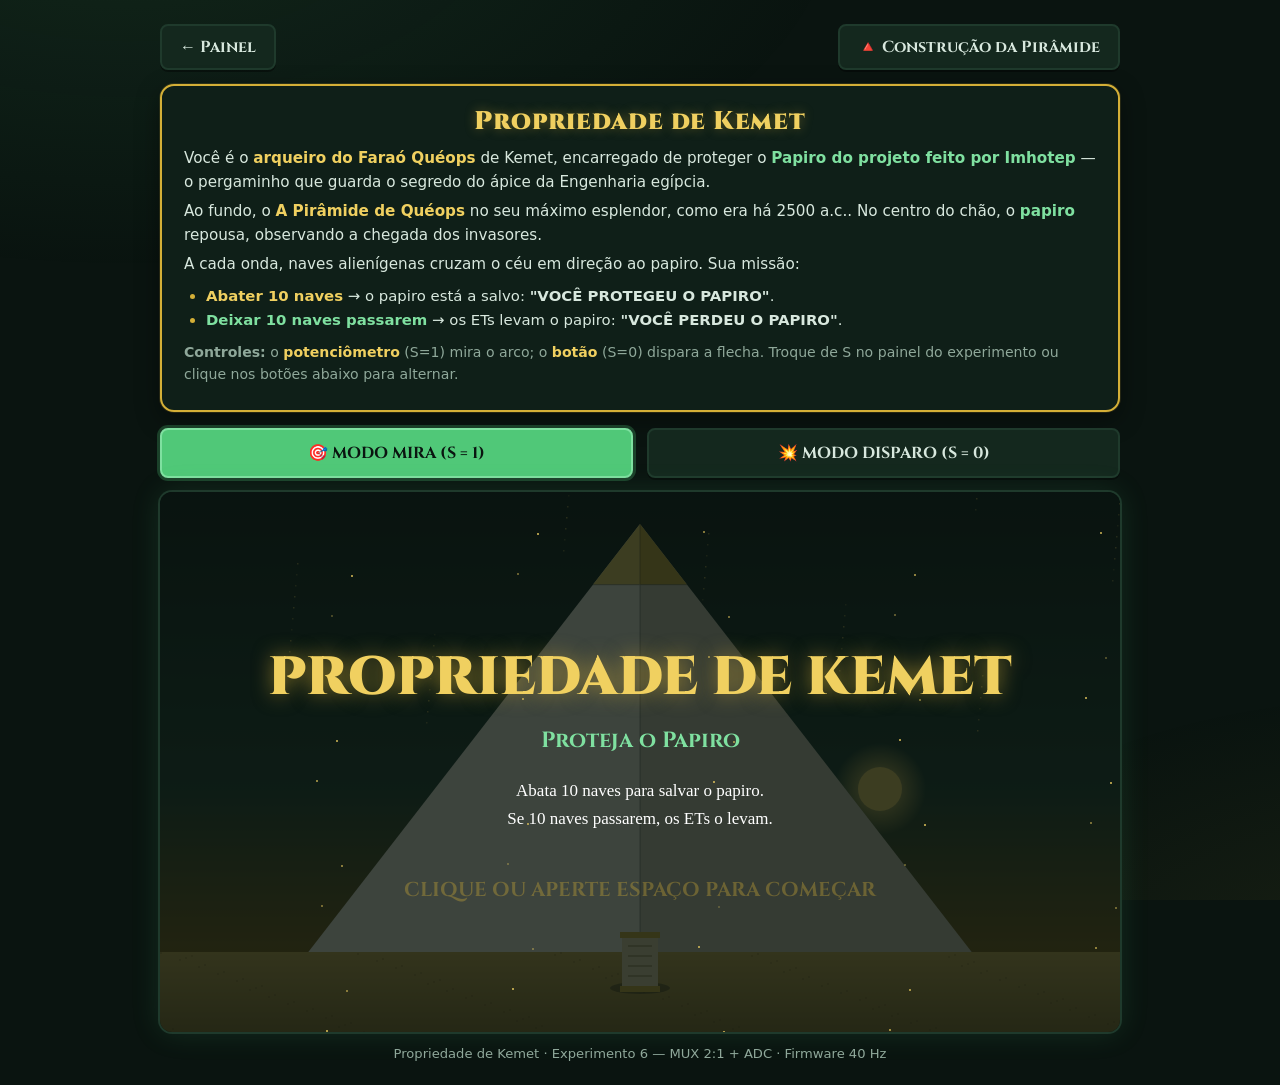
==== frontend/jogo.html @ 591ce13f "Projeto Experimento 6 - Painel, Jogos e Backend" ====
<!DOCTYPE html>
<html lang="pt-br">
<head>
<meta charset="UTF-8">
<title>Propriedade de Kemet</title>
<link rel="preconnect" href="https://fonts.googleapis.com">
<link rel="preconnect" href="https://fonts.gstatic.com" crossorigin>
<link href="https://fonts.googleapis.com/css2?family=Cinzel:wght@500;700;900&display=swap" rel="stylesheet">
<style>
  :root {
    --verde: #50C878;
    --verde-clr: #7fe0a0;
    --verde-esc: #2e7d4f;
    --ouro: #D4AF37;
    --ouro-clr: #f0d060;
    --bg: #0a1410;
    --bg-card: #0f1f18;
    --bg-soft: #14281e;
    --borda: #1f3a2c;
    --texto: #d8e8de;
    --texto-mu: #8fa89a;
  }
  * { box-sizing: border-box; }
  body {
    background: var(--bg);
    color: var(--texto);
    font-family: system-ui, -apple-system, "Segoe UI", sans-serif;
    margin: 0;
    padding: 24px 16px;
    min-height: 100vh;
    display: flex;
    flex-direction: column;
    align-items: center;
  }
  body::before {
    content: "";
    position: fixed; inset: 0; pointer-events: none; z-index: 0;
    background:
      radial-gradient(1200px 600px at 10% -10%, rgba(80,200,120,0.10), transparent 60%),
      radial-gradient(900px 500px at 110% 110%, rgba(212,175,55,0.08), transparent 60%);
  }
  body > * { position: relative; z-index: 1; }

  .topbar {
    width: 960px; max-width: 100%;
    display: flex; justify-content: space-between; align-items: center;
    margin-bottom: 14px;
  }
  .topbar a {
    font-family: "Cinzel", serif;
    font-weight: 700;
    padding: 10px 18px;
    border-radius: 8px;
    border: 2px solid var(--borda);
    background: var(--bg-soft);
    color: var(--texto);
    text-decoration: none;
    transition: all 130ms;
    box-shadow: 0 2px 0 rgba(0,0,0,0.4);
  }
  .topbar a:hover {
    background: var(--verde-esc);
    border-color: var(--verde-clr);
    transform: translateY(-1px);
    box-shadow: 0 4px 12px rgba(80,200,120,0.3);
  }

  .historia {
    width: 960px; max-width: 100%;
    background: var(--bg-card);
    border: 2px solid var(--ouro);
    border-radius: 14px;
    padding: 18px 22px;
    margin-bottom: 16px;
    box-shadow: 0 0 0 1px rgba(212,175,55,0.15), 0 8px 24px rgba(0,0,0,0.4);
  }
  .historia h1 {
    font-family: "Cinzel", serif;
    font-weight: 900;
    color: var(--ouro-clr);
    font-size: 1.6rem;
    margin: 0 0 8px 0;
    letter-spacing: 0.03em;
    text-align: center;
    text-shadow: 0 0 12px rgba(212,175,55,0.4);
  }
  .historia p {
    color: var(--texto);
    font-size: 0.95rem;
    line-height: 1.55;
    margin: 6px 0;
  }
  .historia .destaque { color: var(--verde-clr); font-weight: 700; }
  .historia .ouro { color: var(--ouro-clr); font-weight: 700; }
  .historia ul {
    margin: 8px 0 0 0; padding-left: 22px;
    color: var(--texto);
    font-size: 0.93rem; line-height: 1.6;
  }
  .historia li::marker { color: var(--ouro); }

  .controles {
    display: flex; gap: 14px; margin-bottom: 14px; flex-wrap: wrap;
    width: 960px; max-width: 100%;
  }
  .controles button {
    flex: 1 1 200px;
    padding: 12px 20px;
    font-family: "Cinzel", serif;
    font-size: 1rem;
    font-weight: 700;
    border-radius: 8px;
    border: 2px solid var(--borda);
    background: var(--bg-soft);
    color: var(--texto);
    cursor: pointer;
    transition: all 130ms;
    box-shadow: 0 2px 0 rgba(0,0,0,0.4);
  }
  .controles button:hover {
    transform: translateY(-1px);
    box-shadow: 0 4px 14px rgba(80,200,120,0.3);
  }
  .controles button.on {
    background: var(--verde); color: #0a1410; border-color: var(--verde-clr);
    box-shadow: 0 0 0 3px rgba(80,200,120,0.25);
  }

  canvas {
    border-radius: 12px;
    box-shadow: 0 0 0 2px var(--borda), 0 0 30px rgba(80,200,120,0.15);
    display: block;
    max-width: 100%;
    height: auto;
  }

  .rodape {
    margin-top: 14px;
    color: var(--texto-mu);
    font-size: 0.82rem;
    text-align: center;
    width: 960px; max-width: 100%;
  }
</style>
</head>
<body>

  <div class="topbar">
    <a href="index.html">← Painel</a>
    <a href="piramide.html">🔺 Construção da Pirâmide</a>
  </div>

  <div class="historia">
    <h1>Propriedade de Kemet</h1>
    <p>
      Você é o <span class="ouro">arqueiro do Faraó Quéops</span> de Kemet, encarregado de
      proteger o <span class="destaque">Papiro do projeto feito por Imhotep</span> — o pergaminho que
      guarda o segredo do ápice da Engenharia egípcia.
    </p>
    <p>
      Ao fundo, o <span class="ouro">A Pirâmide de Quéops</span> no seu máximo esplendor, como era há 2500 a.c..
      No centro do chão, o <span class="destaque">papiro</span> repousa, observando a
      chegada dos invasores.
    </p>
    <p>A cada onda, naves alienígenas cruzam o céu em direção ao papiro. Sua missão:</p>
    <ul>
      <li><span class="ouro">Abater 10 naves</span> → o papiro está a salvo: <b>"VOCÊ PROTEGEU O PAPIRO"</b>.</li>
      <li><span class="destaque">Deixar 10 naves passarem</span> → os ETs levam o papiro: <b>"VOCÊ PERDEU O PAPIRO"</b>.</li>
    </ul>
    <p style="margin-top:10px; font-size:0.88rem; color:var(--texto-mu)">
      <b>Controles:</b> o <span class="ouro">potenciômetro</span> (S=1) mira o arco;
      o <span class="ouro">botão</span> (S=0) dispara a flecha. Troque de S no painel
      do experimento ou clique nos botões abaixo para alternar.
    </p>
  </div>

  <div class="controles">
    <button id="btn-mira" class="on">🎯 MODO MIRA (S = 1)</button>
    <button id="btn-forca">💥 MODO DISPARO (S = 0)</button>
  </div>

  <canvas id="gameCanvas" width="960" height="540"></canvas>

  <div class="rodape">
    Propriedade de Kemet · Experimento 6 — MUX 2:1 + ADC · Firmware 40 Hz
  </div>

  <script src="game.js"></script>

  <script>
    const btnMira = document.getElementById("btn-mira");
    const btnForca = document.getElementById("btn-forca");

    function atualizarBotoes(val) {
      btnMira.classList.toggle("on", val === 1);
      btnForca.classList.toggle("on", val === 0);
    }
    atualizarBotoes(1);

    async function setS(val) {
      try {
        await fetch("/api/config", {
          method: "POST",
          headers: { "Content-Type": "application/json" },
          body: JSON.stringify({ S: val }),
        });
      } catch (e) {}
      atualizarBotoes(val);
    }
    btnMira.onclick = () => setS(1);
    btnForca.onclick = () => setS(0);

    let ws = null;
    function connect() {
      try { if (ws) ws.close(); } catch (_) {}
      ws = new WebSocket(`ws://${location.host}/ws`);
      ws.onmessage = (ev) => {
        try {
          const data = JSON.parse(ev.data);
          atualizarBotoes(data.S);
          if (window.atualizarJogoComMUX) {
            window.atualizarJogoComMUX(data.S, data.value);
          }
        } catch (e) {}
      };
      ws.onclose = () => setTimeout(connect, 1500);
      ws.onerror = () => { try { ws.close(); } catch (_) {} };
    }
    connect();
  </script>
</body>
</html>
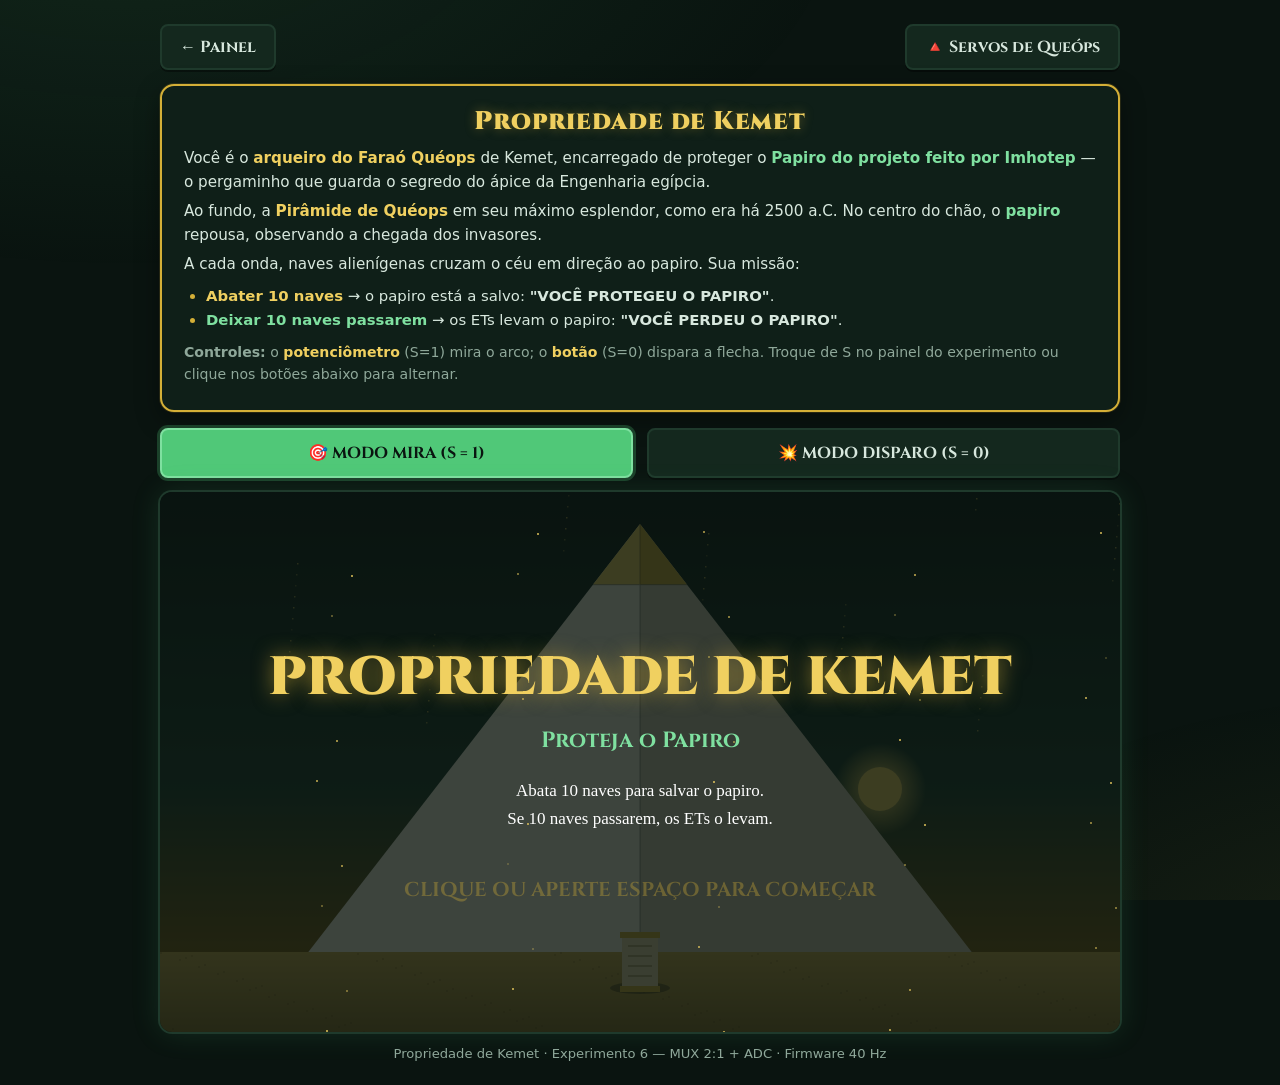
==== commit 761d1149: "Atualiza wss e jogos" ====
--- a/frontend/jogo.html
+++ b/frontend/jogo.html
@@ -147,7 +147,7 @@
 
   <div class="topbar">
     <a href="index.html">← Painel</a>
-    <a href="piramide.html">🔺 Construção da Pirâmide</a>
+    <a href="piramide.html">🔺 Servos de Queóps</a>
   </div>
 
   <div class="historia">
@@ -158,7 +158,7 @@
       guarda o segredo do ápice da Engenharia egípcia.
     </p>
     <p>
-      Ao fundo, o <span class="ouro">A Pirâmide de Quéops</span> no seu máximo esplendor, como era há 2500 a.c..
+      Ao fundo, a <span class="ouro">Pirâmide de Quéops</span> em seu máximo esplendor, como era há 2500 a.C.
       No centro do chão, o <span class="destaque">papiro</span> repousa, observando a
       chegada dos invasores.
     </p>
@@ -213,7 +213,8 @@
     let ws = null;
     function connect() {
       try { if (ws) ws.close(); } catch (_) {}
-      ws = new WebSocket(`ws://${location.host}/ws`);
+      const proto = location.protocol === "https:" ? "wss:" : "ws:";
+      ws = new WebSocket(`${proto}//${location.host}/ws`);
       ws.onmessage = (ev) => {
         try {
           const data = JSON.parse(ev.data);
